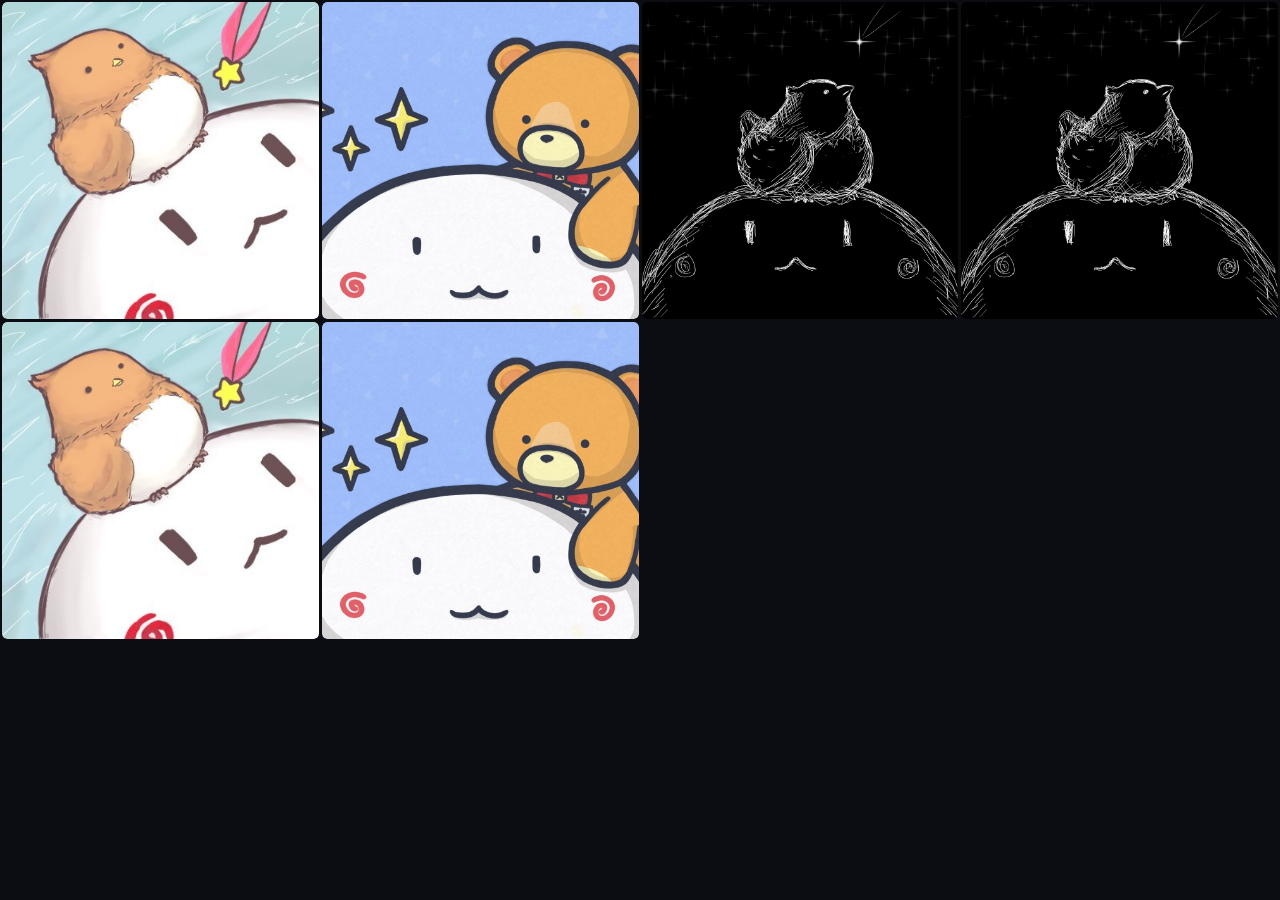
==== projects/art-page/index.html @ a8ae8207 "renaming files & folder" ====
<!DOCTYPE html>
<html lang="en">
<head>
  <meta charset="UTF-8">
  <meta name="viewport" content="width=device-width, initial-scale=1.0">
  <title>Image Gallery</title>
  <style>
    body {
      margin: 0;
      background-color: #0b0d12;
      font-family: system-ui, -apple-system, sans-serif;
      color: #ffffff;
    }

    /* Minimal margin grid */
    .gallery-grid {
      display: grid;
      grid-template-columns: repeat(auto-fit, minmax(300px, 1fr));
      gap: 3px; /* Creates the near-zero margin effect between images */
      padding: 2px;
    }

    .gallery-item {
      position: relative;
      aspect-ratio: 1 / 1; /* Keeps all images square */
      overflow: hidden;
      border-radius: 5px;
    }

    .gallery-item img {
      width: 100%;
      height: 100%;
      object-fit: cover;
      transition: transform 0.4s ease;
      cursor: pointer;
      border-radius: 5px;
    }

    /* Subtle zoom without darkening the image */
    .gallery-item:hover img {
      transform: scale(1.05);
    }

    /* Bottom-right text alignment */
    .hover-content {
      position: absolute;
      bottom: 15px;
      right: 15px;
      text-align: right;
      opacity: 0;
      transition: opacity 0.4s ease;
      /* Heavy text shadow ensures readability without dimming the background */
      text-shadow: 0px 2px 8px rgba(0, 0, 0, 0.9), 0px 0px 4px rgba(0, 0, 0, 0.6);
      pointer-events: none; /* Prevents text from interfering with mouse hovering */
    }

    .gallery-item:hover .hover-content {
      opacity: 1;
    }

    .hover-date {
      font-size: 0.85rem;
      color: #e4e4e7;
      margin-bottom: 2px;
      font-weight: 500;
      letter-spacing: 0.05em;
    }

    .hover-title {
      font-size: 1.2rem;
      font-weight: 700;
      margin: 0;
    }

    .gallery-item img:focus-visible {
      outline: 3px solid #ffffff;
      outline-offset: -3px;
    }

    .image-viewer {
      box-sizing: border-box;
      width: 100vw;
      height: 100vh;
      max-width: none;
      max-height: none;
      padding: 0;
      border: 0;
      background: #000000;
      color: #ffffff;
      
      opacity: 1;
      transform: scale(1);
      transition: opacity 250ms ease, transform 250ms ease; display: 250ms allow-discrete;
    }

    .image-viewer[open] {
      display: grid;
      place-items: center;
      opacity: 1;
      transform: scale(1);
    }

    .image-viewer::backdrop {
      background: #000000;
      transition: background-color 250ms ease;
    }

    .image-viewer img {
      max-width: 100%;
      max-height: 100%;
      object-fit: contain;
    }

    .image-viewer button {
      position: absolute;
      top: 1rem;
      right: 1rem;
      width: 2.75rem;
      height: 2.75rem;
      padding: 0;
      border: 0;
      background: transparent;
      color: inherit;
      font: inherit;
      font-size: 2rem;
      line-height: 1;
      cursor: pointer;
    }

    @starting-style {
      .image-viewer[open] {
        opacity: 0;
        transform: scale(0.98);
      }

      .image-viewer[open]::backdrop {
        background-color: transparent;
      }
    }

    @media (prefers-reduced-motion: reduce) {
      .image-viewer,
      .image-viewer::backdrop {
        transition: none;
      }
    }

    @media (max-width: 600px) {
      .image-viewer {
        padding: 1rem;
      }
    }

    @media (max-width: 1024px) {
      .hover-content {
        opacity: 1;
      }
    }
  </style>
</head>
<body>

  <div class="gallery-grid">
    
    <!-- Gallery Item 1 -->
    <div class="gallery-item">
      <img src="illust/dummy1.jpg" alt="Gallery Image 1" loading="lazy">
      <div class="hover-content">
        <div class="hover-date">October 12, 2026</div>
        <h3 class="hover-title">Mountain Summit</h3>
      </div>
    </div>

    <!-- Gallery Item 2 -->
    <div class="gallery-item">
      <img src="illust/dummy2.jpg" alt="Gallery Image 2" loading="lazy">
      <div class="hover-content">
        <div class="hover-date">September 28, 2026</div>
        <h3 class="hover-title">City Lights</h3>
      </div>
    </div>

    <!-- Gallery Item 3 -->
    <div class="gallery-item">
      <img src="illust/dummy3.jpg" alt="Gallery Image 3" loading="lazy">
      <div class="hover-content">
        <div class="hover-date">August 05, 2026</div>
        <h3 class="hover-title">Ocean View</h3>
      </div>
    </div>

        <!-- Gallery Item 3 -->
    <div class="gallery-item">
      <img src="illust/dummy3.jpg" alt="Gallery Image 3" loading="lazy">
      <div class="hover-content">
        <div class="hover-date">August 05, 2026</div>
        <h3 class="hover-title">Ocean View</h3>
      </div>
    </div>

        <!-- Gallery Item 1 -->
    <div class="gallery-item">
      <img src="illust/dummy1.jpg" alt="Gallery Image 1" loading="lazy">
      <div class="hover-content">
        <div class="hover-date">October 12, 2026</div>
        <h3 class="hover-title">Mountain Summit</h3>
      </div>
    </div>

        <!-- Gallery Item 2 -->
    <div class="gallery-item">
      <img src="illust/dummy2.jpg" alt="Gallery Image 2" loading="lazy">
      <div class="hover-content">
        <div class="hover-date">September 28, 2026</div>
        <h3 class="hover-title">City Lights</h3>
      </div>
    </div>
    
    <!-- Add more items by copying the block above -->

  </div>

  <dialog class="image-viewer" aria-label="Full-screen image viewer">
    <img alt="">
    <button type="button" aria-label="Close full-screen image">×</button>
  </dialog>

  <script>
    const imageViewer = document.querySelector('.image-viewer');
    const viewerImage = imageViewer.querySelector('img');
    const gallery = document.querySelector('.gallery-grid');

    function openImageViewer(image) {
      viewerImage.src = image.currentSrc || image.src;
      viewerImage.alt = image.alt;
      imageViewer.showModal();
    }

    gallery.addEventListener('click', (event) => {
      const image = event.target.closest('.gallery-item img');
      if (image) openImageViewer(image);
    });

    gallery.addEventListener('keydown', (event) => {
      const image = event.target.closest('.gallery-item img');
      if (image && (event.key === 'Enter' || event.key === ' ')) {
        event.preventDefault();
        openImageViewer(image);
      }
    });

    imageViewer.querySelector('button').addEventListener('click', () => imageViewer.close());
    imageViewer.addEventListener('click', (event) => {
      if (event.target === imageViewer) imageViewer.close();
    });

    document.querySelectorAll('.gallery-item img').forEach((image) => {
      image.tabIndex = 0;
      image.setAttribute('role', 'button');
      image.setAttribute('aria-haspopup', 'dialog');
      image.setAttribute('aria-label', `View ${image.alt} full screen`);
    });
  </script>

</body>
</html>
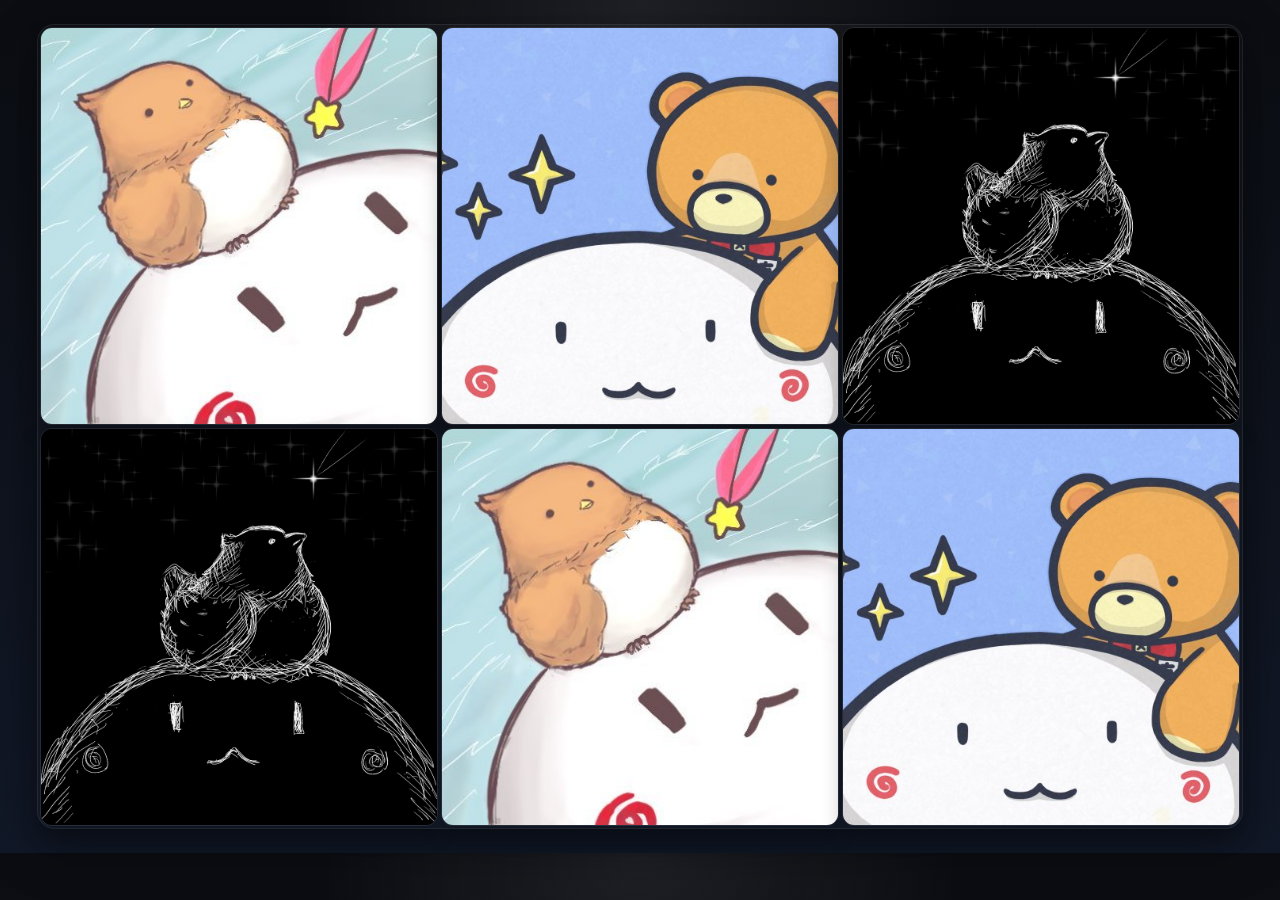
==== commit 09cfbef0: "changing the image grid works" ====
--- a/projects/art-page/index.html
+++ b/projects/art-page/index.html
@@ -7,24 +7,36 @@
   <style>
     body {
       margin: 0;
-      background-color: #0b0d12;
+      background:
+        radial-gradient(circle at top, rgba(255,255,255,0.08), transparent 30%),
+        linear-gradient(180deg, #0b0d12 0%, #111827 100%);
+      color: #ffffff;
       font-family: system-ui, -apple-system, sans-serif;
-      color: #ffffff;
     }
 
     /* Minimal margin grid */
     .gallery-grid {
       display: grid;
+      gap: 3.5px;
       grid-template-columns: repeat(auto-fit, minmax(300px, 1fr));
-      gap: 3px; /* Creates the near-zero margin effect between images */
       padding: 2px;
+      max-width: 1200px;
+      margin: 24px auto;
+      background: rgba(255,255,255,0.02);
+      border: 1px solid rgba(255,255,255,0.08);
+      border-radius: 18px;
+      box-shadow: 0 20px 50px rgba(0,0,0,0.35);
     }
 
     .gallery-item {
       position: relative;
       aspect-ratio: 1 / 1; /* Keeps all images square */
       overflow: hidden;
-      border-radius: 5px;
+      border-radius: 7px;
+      overflow: hidden;
+      border-radius: 12px;
+      border: 1px solid rgba(255,255,255,0.08);
+      box-shadow: 0 10px 20px rgba(0,0,0,0.25);
     }
 
     .gallery-item img {
@@ -33,7 +45,7 @@
       object-fit: cover;
       transition: transform 0.4s ease;
       cursor: pointer;
-      border-radius: 5px;
+      border-radius: 7px;
     }
 
     /* Subtle zoom without darkening the image */
